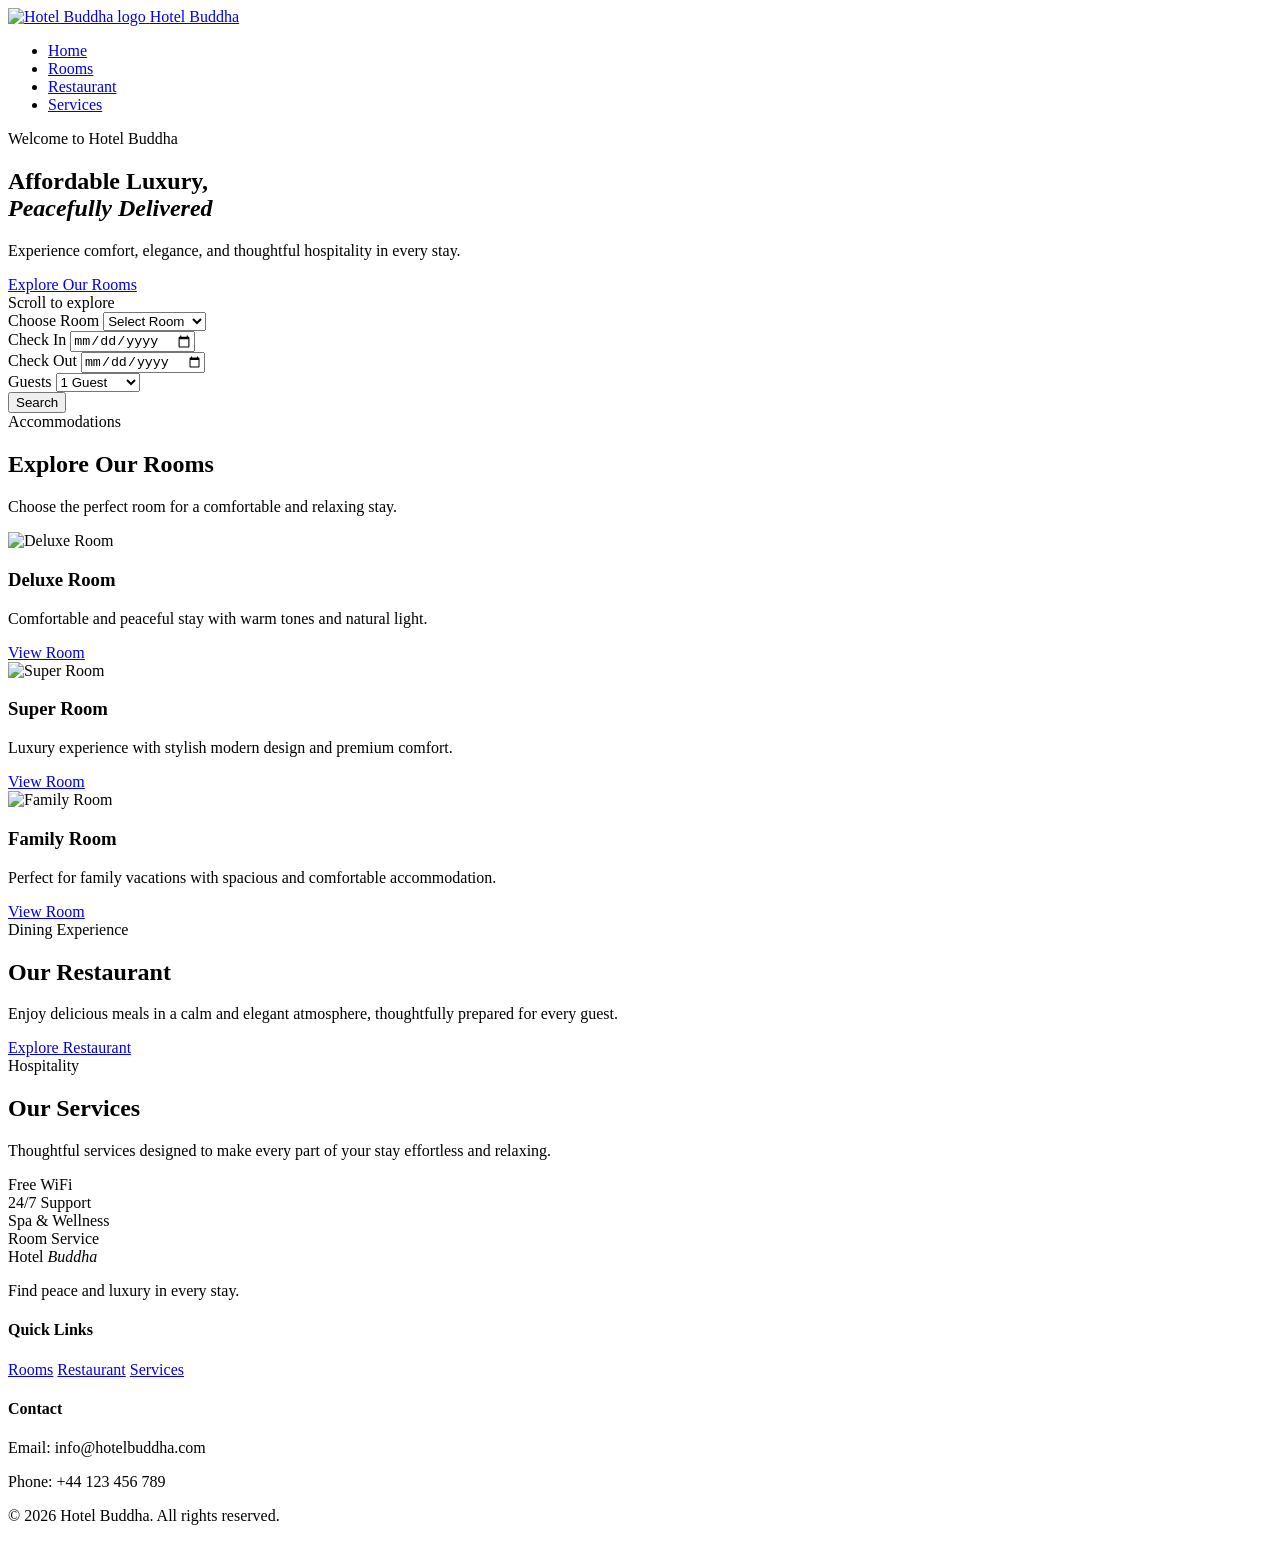
==== Home.html @ ea88a7d9 "Add files via upload" ====
<!DOCTYPE html>
<html lang="en">
<head>
    <meta charset="UTF-8">
    <meta name="viewport" content="width=device-width, initial-scale=1.0">
    <title>Hotel Buddha</title>
    <link rel="icon" href="images/favicon.png">
    <link rel="preconnect" href="https://fonts.googleapis.com">
    <link href="https://fonts.googleapis.com/css2?family=Cormorant+Garamond:ital,wght@0,300;0,400;0,600;1,300;1,400&family=DM+Sans:wght@300;400;500&display=swap" rel="stylesheet">
    <link rel="stylesheet" href="style/Home.css">
</head>
<body>

<div class="scroll-progress" id="scrollProgress"></div>

<header class="header" id="header">
    <nav class="navbar">
        <a href="home.html" class="brand-wrap">
            <img src="images/logo.jpeg" class="logo" alt="Hotel Buddha logo">
            <span class="brand-text">Hotel Buddha</span>
        </a>

        <ul class="nav-links">
            <li><a href="home.html" class="active">Home</a></li>
            <li><a href="rooms.html">Rooms</a></li>
            <li><a href="restaurant.html">Restaurant</a></li>
            <li><a href="services.html">Services</a></li>
        </ul>
    </nav>
</header>

<section class="page-hero">
    <div class="hero-bg"></div>
    <div class="page-hero-content">
        <span class="hero-label">Welcome to Hotel Buddha</span>
        <h1>Affordable Luxury,<br><em>Peacefully Delivered</em></h1>
        <p>Experience comfort, elegance, and thoughtful hospitality in every stay.</p>
        <a href="room.html" class="btn-filled">Explore Our Rooms</a>
    </div>
    <div class="hero-scroll-hint">
        <span>Scroll to explore</span>
        <div class="scroll-line"></div>
    </div>
</section>

<section class="booking-bar-section fade-in">
    <div class="booking-bar">
        <form id="bookingForm">
            <div class="input-box">
                <label for="roomType">Choose Room</label>
                <select id="roomType" required>
                    <option value="">Select Room</option>
                    <option value="super">Super Room</option>
                    <option value="deluxe">Deluxe Room</option>
                    <option value="family">Family Room</option>
                </select>
            </div>

            <div class="input-box">
                <label for="checkin">Check In</label>
                <input type="date" id="checkin" required>
            </div>

            <div class="input-box">
                <label for="checkout">Check Out</label>
                <input type="date" id="checkout" required>
            </div>

            <div class="input-box">
                <label for="guests">Guests</label>
                <select id="guests">
                    <option>1 Guest</option>
                    <option>2 Guests</option>
                    <option>3 Guests</option>
                    <option>4+ Guests</option>
                </select>
            </div>
            <button type="submit" class="search-btn">Search</button>
        </form>
    </div>
</section>

<section class="section-title fade-in">
    <span class="section-label">Accommodations</span>
    <h2>Explore Our Rooms</h2>
    <p>Choose the perfect room for a comfortable and relaxing stay.</p>
</section>

<section class="rooms-preview">
    <div class="room-cards">
        <div class="card fade-in">
            <img src="images/deluxe-room.jpg" alt="Deluxe Room">
            <h3>Deluxe Room</h3>
            <p>Comfortable and peaceful stay with warm tones and natural light.</p>
            <a href="rooms.html" class="card-link">View Room</a>
        </div>

        <div class="card fade-in">
            <img src="images/super-room.jpg" alt="Super Room">
            <h3>Super Room</h3>
            <p>Luxury experience with stylish modern design and premium comfort.</p>
            <a href="rooms.html" class="card-link">View Room</a>
        </div>

        <div class="card fade-in">
            <img src="images/family-room.jpg" alt="Family Room">
            <h3>Family Room</h3>
            <p>Perfect for family vacations with spacious and comfortable accommodation.</p>
            <a href="rooms.html" class="card-link">View Room</a>
        </div>
    </div>
</section>

<section class="restaurant-section fade-in">
    <div class="restaurant-overlay"></div>
    <div class="restaurant-content">
        <span class="section-label light">Dining Experience</span>
        <h2>Our Restaurant</h2>
        <p>Enjoy delicious meals in a calm and elegant atmosphere, thoughtfully prepared for every guest.</p>
        <a href="restaurant.html" class="btn-filled">Explore Restaurant</a>
    </div>
</section>

<section class="section-title fade-in">
    <span class="section-label">Hospitality</span>
    <h2>Our Services</h2>
    <p>Thoughtful services designed to make every part of your stay effortless and relaxing.</p>
</section>

<section class="services-preview">
    <div class="service-box">
        <div class="service fade-in">Free WiFi</div>
        <div class="service fade-in">24/7 Support</div>
        <div class="service fade-in">Spa &amp; Wellness</div>
        <div class="service fade-in">Room Service</div>
    </div>
</section>

<footer class="footer">
    <div class="footer-container">
        <div class="footer-col">
            <div class="footer-logo">Hotel <em>Buddha</em></div>
            <p>Find peace and luxury in every stay.</p>
        </div>

        <div class="footer-col">
            <h4>Quick Links</h4>
            <a href="rooms.html">Rooms</a>
            <a href="restaurant.html">Restaurant</a>
            <a href="services.html">Services</a>
        </div>

        <div class="footer-col">
            <h4>Contact</h4>
            <p>Email: info@hotelbuddha.com</p>
            <p>Phone: +44 123 456 789</p>
        </div>
    </div>

    <p class="copyright">© 2026 Hotel Buddha. All rights reserved.</p>
</footer>

<script src="Js/Home.js"></script>
</body>
</html>
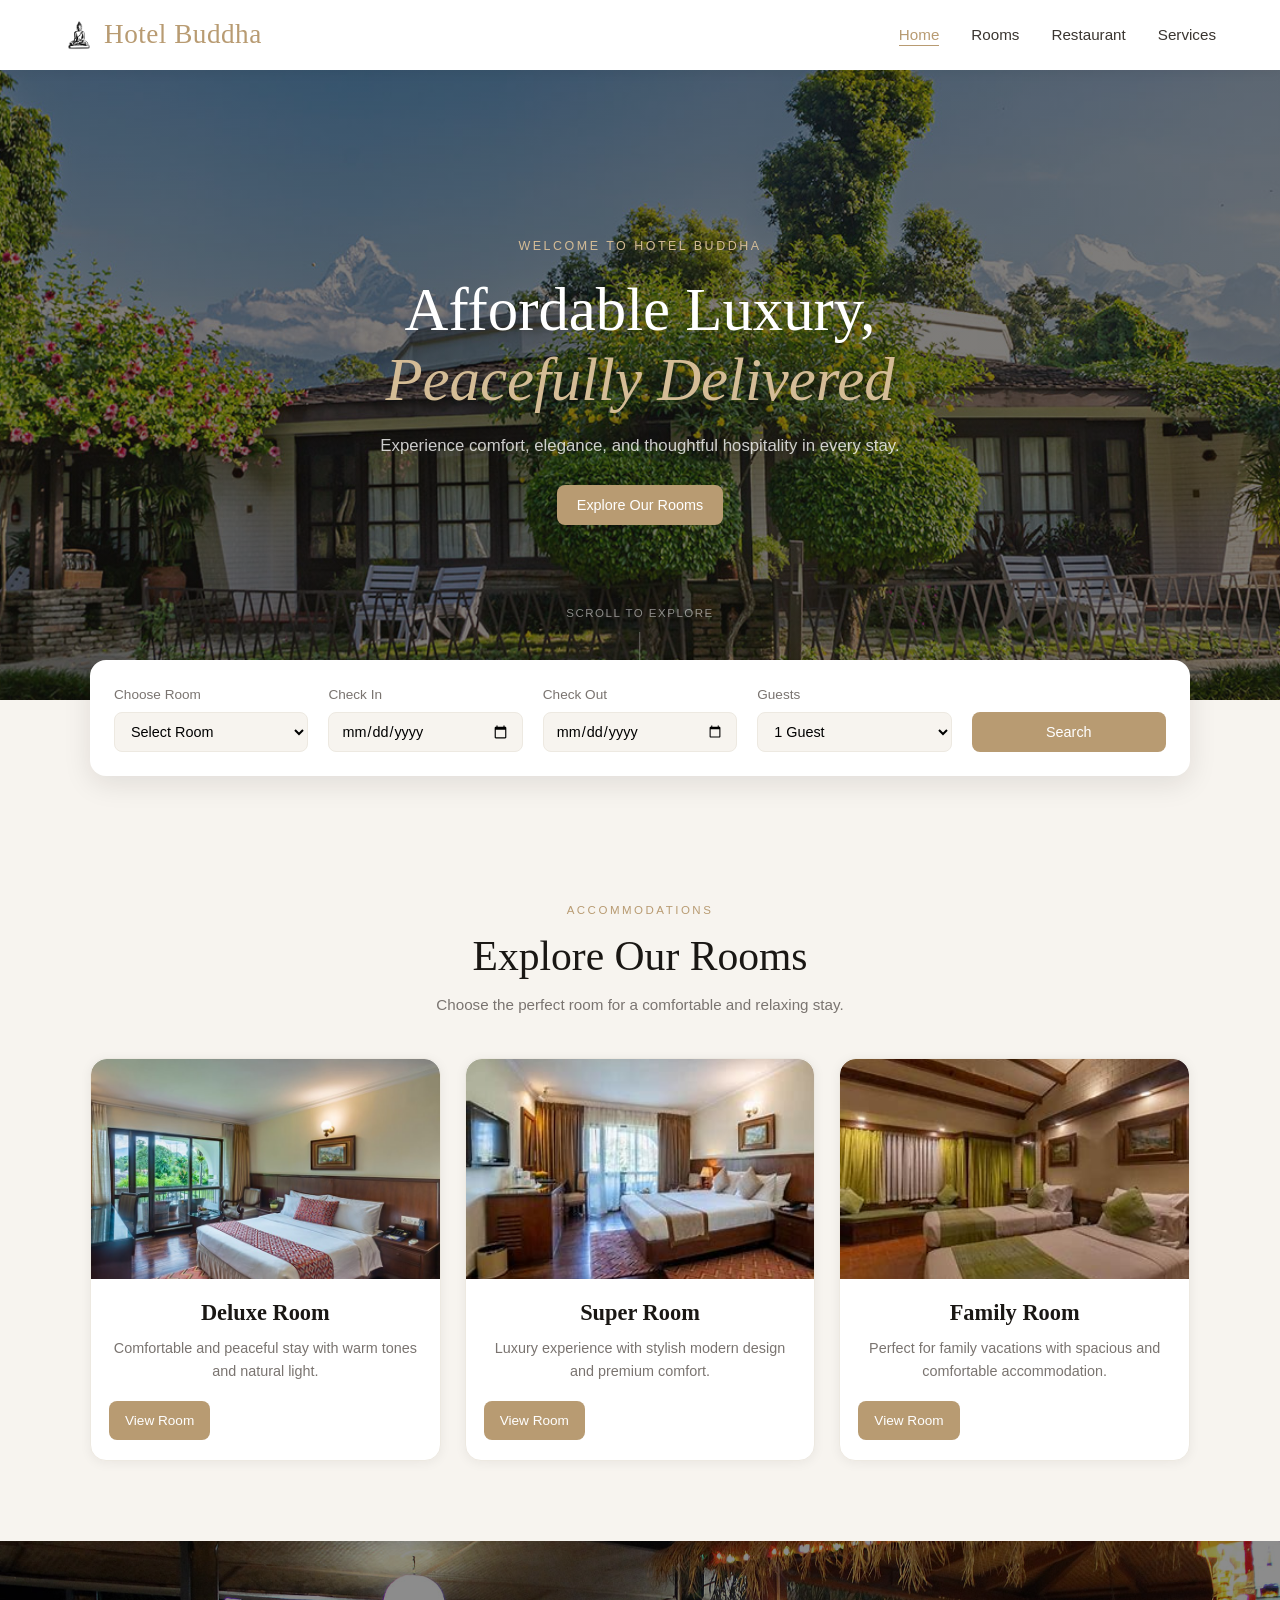
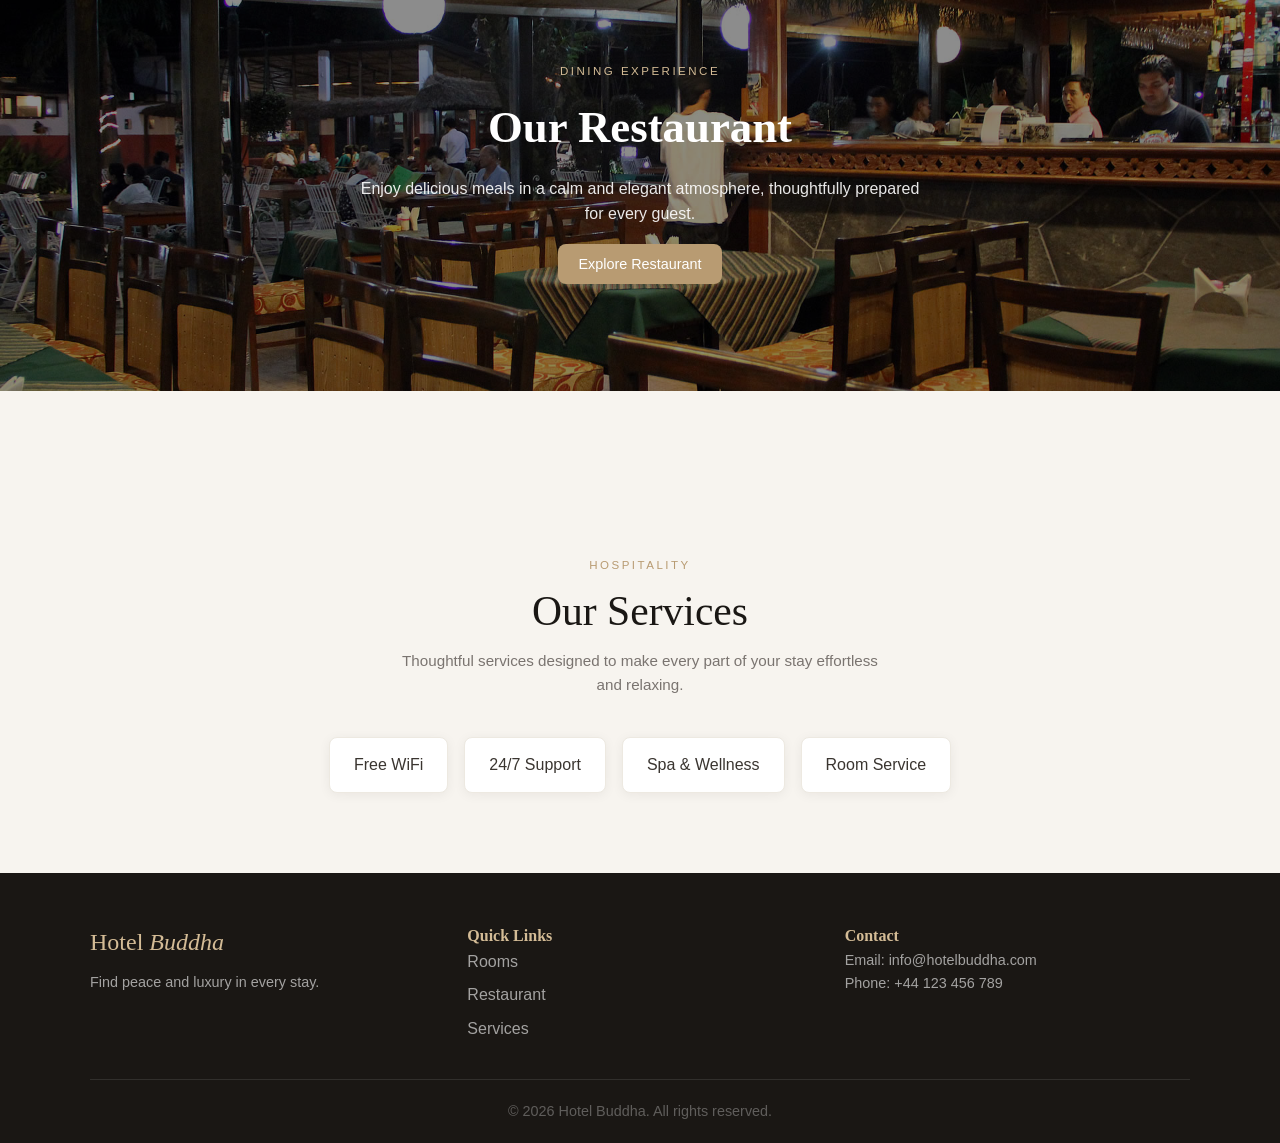
==== commit f2e3edf7: "Fix HTML entities and structure in index.html Replaced HTML entities with actual characters and corr" ====
--- a/Home.html
+++ b/Home.html
@@ -15,13 +15,13 @@
 
 <header class="header" id="header">
     <nav class="navbar">
-        <a href="home.html" class="brand-wrap">
+        <a href="index.html" class="brand-wrap">
             <img src="images/logo.jpeg" class="logo" alt="Hotel Buddha logo">
             <span class="brand-text">Hotel Buddha</span>
         </a>
 
         <ul class="nav-links">
-            <li><a href="home.html" class="active">Home</a></li>
+            <li><a href="index.html" class="active">Home</a></li>
             <li><a href="rooms.html">Rooms</a></li>
             <li><a href="restaurant.html">Restaurant</a></li>
             <li><a href="services.html">Services</a></li>
@@ -162,4 +162,4 @@
 
 <script src="Js/Home.js"></script>
 </body>
-</html>+</html>
--- a/style/Home.css
+++ b/style/Home.css
@@ -0,0 +1,567 @@
+:root {
+    --gold: #b89b72;
+    --gold-dark: #9a8060;
+    --gold-light: #d4bc96;
+    --cream: #f7f4ef;
+    --cream-dark: #ede9e1;
+    --ink: #1a1714;
+    --ink-mid: #3a3530;
+    --muted: #7a7470;
+    --white: #ffffff;
+
+    --radius: 16px;
+    --radius-sm: 8px;
+
+    --shadow-sm: 0 2px 12px rgba(26, 23, 20, 0.06);
+    --shadow-md: 0 8px 28px rgba(26, 23, 20, 0.10);
+    --shadow-lg: 0 16px 48px rgba(26, 23, 20, 0.14);
+
+    --transition: 0.35s cubic-bezier(0.4, 0, 0.2, 1);
+}
+
+*,
+*::before,
+*::after {
+    margin: 0;
+    padding: 0;
+    box-sizing: border-box;
+}
+
+html {
+    scroll-behavior: smooth;
+}
+
+body {
+    background: var(--cream);
+    font-family: 'DM Sans', sans-serif;
+    color: var(--ink-mid);
+    line-height: 1.6;
+}
+
+a {
+    text-decoration: none;
+    color: inherit;
+}
+
+img {
+    display: block;
+    max-width: 100%;
+}
+
+.scroll-progress {
+    position: fixed;
+    top: 0;
+    left: 0;
+    height: 2px;
+    width: 0%;
+    background: var(--gold);
+    z-index: 9999;
+    transition: width 0.1s linear;
+}
+
+.header {
+    background: rgba(255, 255, 255, 0.95);
+    backdrop-filter: blur(12px);
+    -webkit-backdrop-filter: blur(12px);
+    box-shadow: var(--shadow-sm);
+    position: sticky;
+    top: 0;
+    z-index: 1000;
+    transition: padding var(--transition);
+}
+
+.header.scrolled .navbar {
+    padding: 12px 20px;
+}
+
+.navbar {
+    max-width: 1200px;
+    margin: auto;
+    padding: 20px 24px;
+    display: flex;
+    justify-content: space-between;
+    align-items: center;
+    transition: padding var(--transition);
+}
+
+.brand-wrap {
+    display: inline-flex;
+    align-items: center;
+    gap: 10px;
+    flex-shrink: 0;
+}
+
+.logo {
+    width: 30px;
+    height: 30px;
+    object-fit: contain;
+    display: block;
+    flex-shrink: 0;
+}
+
+.brand-text {
+    font-family: 'Cormorant Garamond', serif;
+    font-size: 1.7rem;
+    font-weight: 400;
+    color: var(--gold);
+    letter-spacing: 0.5px;
+    line-height: 1;
+    display: inline-block;
+}
+
+.nav-links {
+    display: flex;
+    gap: 32px;
+    list-style: none;
+}
+
+.nav-links a {
+    font-size: 0.95rem;
+    color: var(--ink-mid);
+    position: relative;
+    padding-bottom: 3px;
+    transition: color 0.25s ease;
+}
+
+.nav-links a::after {
+    content: "";
+    position: absolute;
+    bottom: 0;
+    left: 0;
+    width: 0%;
+    height: 1.5px;
+    background: var(--gold);
+    transition: width 0.3s ease;
+}
+
+.nav-links a:hover,
+.nav-links a.active {
+    color: var(--gold);
+}
+
+.nav-links a:hover::after,
+.nav-links a.active::after {
+    width: 100%;
+}
+
+.page-hero {
+    position: relative;
+    min-height: 70vh;
+    display: flex;
+    align-items: center;
+    justify-content: center;
+    text-align: center;
+    padding: 80px 24px 100px;
+    overflow: hidden;
+    color: var(--white);
+}
+
+.hero-bg {
+    position: absolute;
+    inset: 0;
+    background:
+        linear-gradient(rgba(20, 17, 14, 0.55), rgba(20, 17, 14, 0.55)),
+        url('../images/room-hero.jpg') center/cover no-repeat;
+    transform: scale(1.04);
+    transition: transform 8s ease;
+}
+
+.page-hero:hover .hero-bg {
+    transform: scale(1);
+}
+
+.page-hero-content {
+    position: relative;
+    z-index: 1;
+}
+
+.hero-label {
+    display: inline-block;
+    font-size: 0.78rem;
+    letter-spacing: 2.5px;
+    text-transform: uppercase;
+    color: var(--gold-light);
+    margin-bottom: 18px;
+    font-weight: 400;
+}
+
+.page-hero-content h1 {
+    font-family: 'Cormorant Garamond', serif;
+    font-size: clamp(2.4rem, 5vw, 3.8rem);
+    font-weight: 300;
+    line-height: 1.15;
+    margin-bottom: 18px;
+}
+
+.page-hero-content h1 em {
+    font-style: italic;
+    color: var(--gold-light);
+}
+
+.page-hero-content p {
+    font-size: 1.05rem;
+    color: rgba(255, 255, 255, 0.78);
+    margin-bottom: 32px;
+    font-weight: 300;
+}
+
+.hero-scroll-hint {
+    position: absolute;
+    bottom: 32px;
+    left: 50%;
+    transform: translateX(-50%);
+    display: flex;
+    flex-direction: column;
+    align-items: center;
+    gap: 10px;
+    color: rgba(255, 255, 255, 0.5);
+    font-size: 0.72rem;
+    letter-spacing: 1.5px;
+    text-transform: uppercase;
+    z-index: 1;
+}
+
+.scroll-line {
+    width: 1px;
+    height: 36px;
+    background: rgba(255, 255, 255, 0.3);
+    position: relative;
+    overflow: hidden;
+}
+
+.scroll-line::after {
+    content: '';
+    position: absolute;
+    top: -100%;
+    left: 0;
+    width: 100%;
+    height: 100%;
+    background: var(--gold-light);
+    animation: scrollDrop 1.8s ease infinite;
+}
+
+@keyframes scrollDrop {
+    0% { top: -100%; }
+    100% { top: 100%; }
+}
+
+.booking-bar-section {
+    margin-top: -40px;
+    position: relative;
+    z-index: 2;
+    padding: 0 24px 40px;
+}
+
+.booking-bar {
+    background: var(--white);
+    padding: 24px;
+    margin: 0 auto;
+    width: 100%;
+    max-width: 1100px;
+    border-radius: var(--radius);
+    box-shadow: var(--shadow-md);
+}
+
+#bookingForm {
+    display: grid;
+    grid-template-columns: repeat(auto-fit, minmax(180px, 1fr));
+    gap: 20px;
+    align-items: end;
+}
+
+.input-box label {
+    font-size: 0.85rem;
+    color: var(--muted);
+    margin-bottom: 6px;
+    display: block;
+}
+
+.input-box input,
+.input-box select {
+    width: 100%;
+    padding: 10px 12px;
+    border-radius: var(--radius-sm);
+    border: 1px solid var(--cream-dark);
+    background: var(--cream);
+    font-size: 0.9rem;
+    font-family: 'DM Sans', sans-serif;
+}
+
+.input-box input:focus,
+.input-box select:focus {
+    outline: 2px solid var(--gold-light);
+    border-color: var(--gold);
+}
+
+.search-btn,
+.btn-filled {
+    padding: 12px 20px;
+    background: var(--gold);
+    color: var(--white);
+    border: none;
+    border-radius: var(--radius-sm);
+    cursor: pointer;
+    transition: var(--transition);
+    font-family: 'DM Sans', sans-serif;
+    font-size: 0.9rem;
+}
+
+.search-btn:hover,
+.btn-filled:hover {
+    background: var(--gold-dark);
+}
+
+.section-title {
+    text-align: center;
+    padding: 80px 24px 40px;
+}
+
+.section-label {
+    display: inline-block;
+    font-size: 0.72rem;
+    letter-spacing: 2.5px;
+    text-transform: uppercase;
+    color: var(--gold);
+    margin-bottom: 12px;
+    font-weight: 500;
+}
+
+.section-label.light {
+    color: var(--gold-light);
+}
+
+.section-title h2 {
+    font-family: 'Cormorant Garamond', serif;
+    font-size: clamp(1.8rem, 3.5vw, 2.6rem);
+    font-weight: 400;
+    color: var(--ink);
+    margin-bottom: 12px;
+    line-height: 1.2;
+}
+
+.section-title p {
+    color: var(--muted);
+    font-size: 0.95rem;
+    max-width: 480px;
+    margin: 0 auto;
+}
+
+.fade-in {
+    opacity: 0;
+    transform: translateY(24px);
+    transition: opacity 0.65s ease, transform 0.65s ease;
+}
+
+.fade-in.visible {
+    opacity: 1;
+    transform: translateY(0);
+}
+
+.rooms-preview {
+    padding: 0 24px 80px;
+}
+
+.room-cards {
+    display: grid;
+    grid-template-columns: repeat(auto-fit, minmax(260px, 1fr));
+    gap: 24px;
+    width: 90%;
+    max-width: 1100px;
+    margin: auto;
+    align-items: start;
+}
+
+.card {
+    background: var(--white);
+    border-radius: var(--radius);
+    box-shadow: var(--shadow-sm);
+    padding-bottom: 20px;
+    transition: var(--transition);
+    overflow: hidden;
+    border: 1px solid var(--cream-dark);
+    align-self: start;
+}
+
+.card img {
+    border-radius: var(--radius) var(--radius) 0 0;
+    height: 220px;
+    width: 100%;
+    object-fit: cover;
+}
+
+.card:hover {
+    transform: translateY(-6px);
+    box-shadow: var(--shadow-md);
+}
+
+.card h3 {
+    font-family: 'Cormorant Garamond', serif;
+    font-size: 1.4rem;
+    margin: 16px 0 6px;
+    color: var(--ink);
+    text-align: center;
+}
+
+.card p {
+    color: var(--muted);
+    font-size: 0.9rem;
+    text-align: center;
+    padding: 0 18px;
+    margin-bottom: 18px;
+}
+
+.card-link {
+    display: inline-block;
+    margin-left: 18px;
+    padding: 9px 16px;
+    border-radius: var(--radius-sm);
+    background: var(--gold);
+    color: var(--white);
+    font-size: 0.85rem;
+    transition: var(--transition);
+}
+
+.card-link:hover {
+    background: var(--gold-dark);
+}
+
+.restaurant-section {
+    position: relative;
+    background: url('../images/Resturant.jpg') center center / cover no-repeat;
+    min-height: 450px;
+    display: flex;
+    justify-content: center;
+    align-items: center;
+    text-align: center;
+    margin: 0 0 80px;
+}
+
+.restaurant-overlay {
+    position: absolute;
+    inset: 0;
+    background: rgba(0, 0, 0, 0.45);
+}
+
+.restaurant-content {
+    position: relative;
+    z-index: 1;
+    color: var(--white);
+    padding: 24px;
+    max-width: 620px;
+}
+
+.restaurant-content h2 {
+    font-family: 'Cormorant Garamond', serif;
+    font-size: clamp(2rem, 4vw, 2.8rem);
+    margin-bottom: 12px;
+}
+
+.restaurant-content p {
+    opacity: 0.9;
+    margin-bottom: 24px;
+}
+
+.services-preview {
+    padding: 0 24px 80px;
+}
+
+.service-box {
+    display: flex;
+    justify-content: center;
+    gap: 16px;
+    flex-wrap: wrap;
+    width: 90%;
+    max-width: 1000px;
+    margin: auto;
+}
+
+.service {
+    background: var(--white);
+    padding: 14px 24px;
+    border-radius: var(--radius-sm);
+    box-shadow: var(--shadow-sm);
+    border: 1px solid var(--cream-dark);
+    transition: var(--transition);
+}
+
+.service:hover {
+    transform: translateY(-4px);
+    box-shadow: var(--shadow-md);
+}
+
+.footer {
+    background: var(--ink);
+    color: rgba(255, 255, 255, 0.6);
+    padding: 50px 24px 20px;
+}
+
+.footer-container {
+    max-width: 1100px;
+    margin: auto;
+    display: grid;
+    grid-template-columns: repeat(auto-fit, minmax(220px, 1fr));
+    gap: 32px;
+    padding-bottom: 30px;
+    border-bottom: 1px solid rgba(255, 255, 255, 0.1);
+}
+
+.footer-logo,
+.footer h3,
+.footer h4 {
+    color: var(--gold-light);
+    font-family: 'Cormorant Garamond', serif;
+}
+
+.footer-logo {
+    font-size: 1.5rem;
+    margin-bottom: 10px;
+}
+
+.footer-logo em {
+    font-style: italic;
+}
+
+.footer-col a {
+    display: block;
+    margin-bottom: 8px;
+    transition: color 0.2s;
+}
+
+.footer-col a:hover {
+    color: var(--gold-light);
+}
+
+.footer p {
+    font-size: 0.9rem;
+}
+
+.copyright {
+    text-align: center;
+    margin-top: 20px;
+    font-size: 0.8rem;
+    opacity: 0.5;
+}
+
+@media (max-width: 768px) {
+    .nav-links {
+        display: none;
+    }
+
+    .booking-bar-section {
+        margin-top: -20px;
+    }
+
+    .room-cards {
+        width: 95%;
+    }
+}
+
+@media (max-width: 480px) {
+    .page-hero {
+        min-height: 55vh;
+    }
+
+    .room-cards {
+        grid-template-columns: 1fr;
+    }
+}
